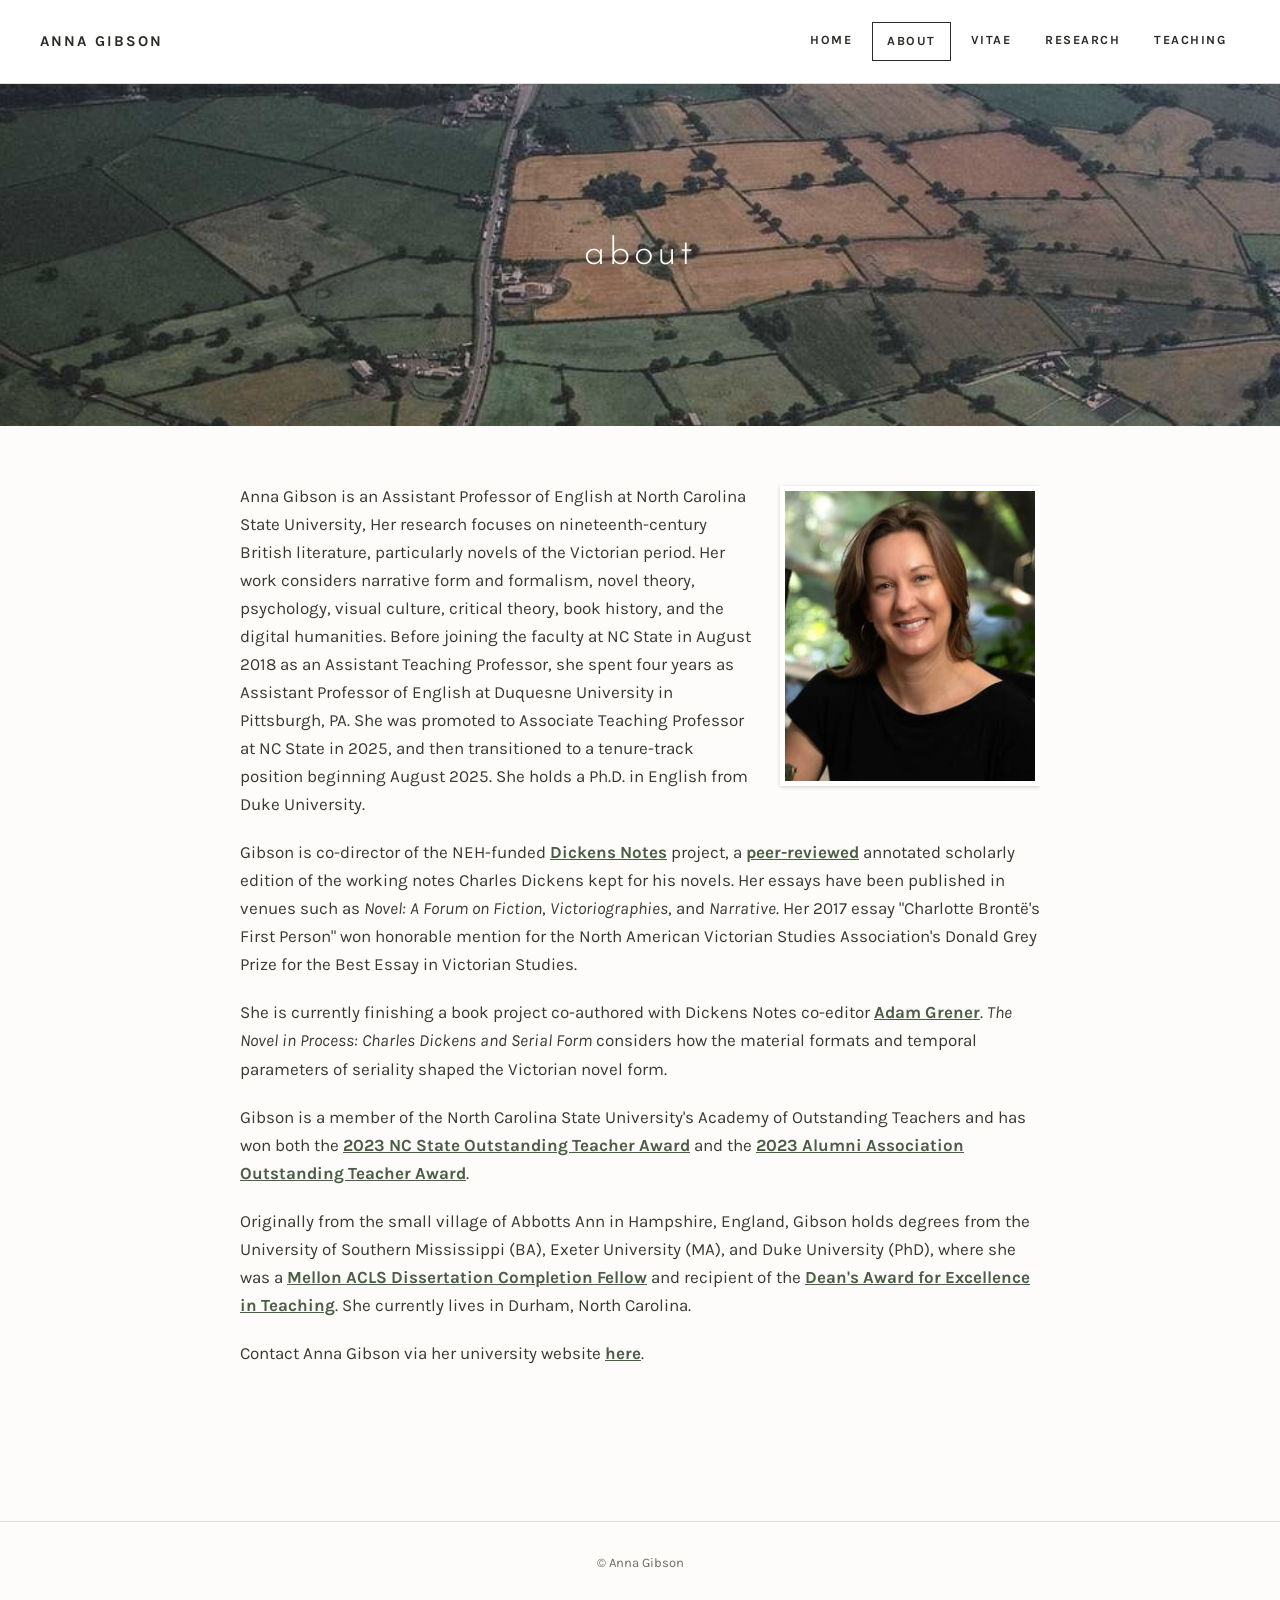
==== about.html @ bf1f87a9 "Add files via upload" ====
<!DOCTYPE html>
<html lang="en">
<head>
<meta charset="UTF-8">
<meta name="viewport" content="width=device-width, initial-scale=1.0">
<title>Anna Gibson | About</title>
<link rel="preconnect" href="https://fonts.googleapis.com">
<link href="https://fonts.googleapis.com/css2?family=EB+Garamond:ital,wght@0,400;0,500;1,400&family=Josefin+Sans:wght@300;400&family=Karla:wght@400;500;700&display=swap" rel="stylesheet">
<link rel="stylesheet" href="style.css">
</head>
<body>

<nav>
  <a class="site-name" href="index.html">ANNA GIBSON</a>
  <div class="nav-links">
    <a href="index.html">Home</a><a class="current" href="about.html">About</a><a href="vitae.html">Vitae</a><a href="research.html">Research</a><a href="teaching.html">Teaching</a>
  </div>
</nav>
<div class="banner tall-scroll-mid" style="background-image:url('images/about-banner.jpg')">
  <div class="banner-text"><h2>about</h2></div>
</div>
<div class="content">
  <div class="float-block right">
    <img class="headshot" src="images/headshot.jpg" alt="Anna Gibson" style="width:260px;height:300px;object-fit:cover;">
    <p>Anna Gibson is an Assistant Professor of English at North Carolina State University, Her research focuses on nineteenth-century British literature, particularly novels of the Victorian period. Her work considers narrative form and formalism, novel theory, psychology, visual culture, critical theory, book history, and the digital humanities. Before joining the faculty at NC State in August 2018 as an Assistant Teaching Professor, she spent four years as Assistant Professor of English at Duquesne University in Pittsburgh, PA. She was promoted to Associate Teaching Professor at NC State in 2025, and then transitioned to a tenure-track position beginning August 2025. She holds a Ph.D. in English from Duke University.</p>
    <p>Gibson is co-director of the NEH-funded <a href="http://www.dickensnotes.com/">Dickens Notes</a> project, a <a href="https://reviewsindh.pubpub.org/pub/digital-dickens-notes/release/2">peer-reviewed</a> annotated scholarly edition of the working notes Charles Dickens kept for his novels. Her essays have been published in venues such as <em>Novel: A Forum on Fiction</em>, <em>Victoriographies</em>, and <em>Narrative</em>. Her 2017 essay "Charlotte Brontë's First Person" won honorable mention for the North American Victorian Studies Association's Donald Grey Prize for the Best Essay in Victorian Studies.</p>
    <p>She is currently finishing a book project co-authored with Dickens Notes co-editor <a href="https://people.wgtn.ac.nz/adam.grener">Adam Grener</a>. <em>The Novel in Process: Charles Dickens and Serial Form</em> considers how the material formats and temporal parameters of seriality shaped the Victorian novel form.</p>
    <p>Gibson is a member of the North Carolina State University's Academy of Outstanding Teachers and has won both the <a href="https://provost.ncsu.edu/news/2023/04/2022-23-university-teaching-awards-announced/">2023 NC State Outstanding Teacher Award</a> and the <a href="https://alumni.ncsu.edu/about/awards/">2023 Alumni Association Outstanding Teacher Award</a>.</p>
    <p>Originally from the small village of Abbotts Ann in Hampshire, England, Gibson holds degrees from the University of Southern Mississippi (BA), Exeter University (MA), and Duke University (PhD), where she was a <a href="https://www.acls.org/fellow-grantees/anna-marie-gibson/">Mellon ACLS Dissertation Completion Fellow</a> and recipient of the <a href="https://gradschool.duke.edu/about/news/2013-dean%E2%80%99s-award-anna-gibson">Dean's Award for Excellence in Teaching</a>. She currently lives in Durham, North Carolina.</p>
    <p>Contact Anna Gibson via her university website <a href="https://chass.ncsu.edu/people/amknowl3/">here</a>.</p>
  </div>
</div>

<footer>© Anna Gibson</footer>
</body>
</html>
---- style.css ----
:root {
    --ink: #2b2b28;
    --paper: #fdfcfa;
    --hairline: #e2ded6;
    --accent: #4b5d46;
    --muted: #6d6a63;
  }
  * { box-sizing: border-box; }
  html { scroll-behavior: smooth; }
  body {
    margin: 0;
    font-family: 'Karla', sans-serif;
    color: var(--ink);
    background: var(--paper);
    font-size: 17px;
    line-height: 1.65;
  }
  h1, h2, h3, .display {
    font-family: 'EB Garamond', serif;
    font-weight: 500;
    letter-spacing: 0.02em;
  }

  /* ---- Nav ---- */
  nav {
    display: flex; justify-content: space-between; align-items: center;
    padding: 22px 40px;
    background: #fff;
    border-bottom: 1px solid var(--hairline);
    position: sticky; top: 0; z-index: 20;
  }
  .site-name {
    font-family: 'Karla', sans-serif;
    font-weight: 700;
    letter-spacing: 0.14em;
    font-size: 15px;
    color: var(--ink);
    text-decoration: none;
  }
  .nav-links { display: flex; gap: 6px; }
  .nav-links a {
    font-family: 'Karla', sans-serif;
    font-size: 12.5px;
    letter-spacing: 0.12em;
    text-transform: uppercase;
    text-decoration: none;
    color: var(--ink);
    padding: 8px 14px;
    font-weight: 700;
  }
  .nav-links a.current { border: 1px solid var(--ink); }

  /* ---- Fixed banner ---- */
  .banner {
    position: relative;
    height: 30vh;
    min-height: 240px;
    background-attachment: fixed;
    background-position: center;
    background-size: cover;
    display: flex; align-items: center; justify-content: center;
    text-align: center;
  }
  .banner.small { height: 28vh; min-height: 260px; }
  .banner.medium { height: 34vh; min-height: 300px; }
  .banner.no-crop {
    background-size: contain;
    background-repeat: no-repeat;
    background-color: #fdfcfa;
    background-attachment: scroll;
  }
  .banner.tall-scroll {
    height: 42vh;
    min-height: 380px;
    background-attachment: scroll;
  }
  .banner.tall-scroll-mid {
    height: 38vh;
    min-height: 320px;
    background-attachment: scroll;
  }
  .banner::after {
    content: ""; position: absolute; inset: 0;
    background: rgba(20,20,18,0.18);
  }
  .banner-text {
    position: relative; z-index: 2; color: #fdfcfa;
  }
  .banner-text h1 {
    font-family: 'Josefin Sans', sans-serif;
    font-size: 46px; margin: 0 0 6px 0; letter-spacing: 0.16em;
    text-transform: uppercase; font-weight: 300; line-height: 1.15;
  }
  .banner-text p {
    font-family: 'Josefin Sans', sans-serif; font-style: normal; font-weight: 300;
    font-size: 17px; letter-spacing: 0.14em; margin: 0; opacity: 0.9;
    text-transform: lowercase; line-height: 1.2;
  }
  .banner-text h2 {
    font-family: 'Josefin Sans', sans-serif;
    font-size: 38px; font-weight: 300; margin: 0;
    font-style: normal; letter-spacing: 0.1em; text-transform: lowercase; line-height: 1.15;
  }

  /* ---- Content ---- */
  .banner.text-top { align-items: flex-start; }
  .banner.text-top .banner-text { padding-top: 55px; }
  .banner.text-bottom { align-items: flex-end; }
  .banner.text-bottom .banner-text { padding-bottom: 105px; }

  .content { max-width: 880px; margin: 0 auto; padding: 56px 40px 90px; }
  .rule { border: none; border-top: 1px solid var(--hairline); margin: 0 0 40px; }
  .content p { margin: 0 0 20px; color: #3a3833; }
  .content a { color: var(--accent); font-weight: 700; }

  .two-col { display: flex; gap: 44px; align-items: flex-start; }
  .two-col .text { flex: 1; }
  .two-col img.headshot {
    width: 220px; border: 6px solid #fff; box-shadow: 0 1px 3px rgba(0,0,0,0.15);
  }

  .inset-row {
    display: flex; gap: 28px; align-items: flex-start; margin-bottom: 36px;
  }
  .inset-row img {
    width: 190px; flex-shrink: 0; border: 5px solid #fff; box-shadow: 0 1px 4px rgba(0,0,0,0.18);
  }
  .inset-row .text h3 { margin: 0 0 8px; font-size: 22px; }
  .inset-row.reverse { flex-direction: row-reverse; }

  .float-block { overflow: hidden; margin-bottom: 44px; }
  .float-block::after { content: ""; display: block; clear: both; }
  .float-block img {
    width: 260px; float: left; margin: 4px 28px 16px 0;
    border: 5px solid #fff; box-shadow: 0 1px 4px rgba(0,0,0,0.18);
  }
  .float-block.right img { float: right; margin: 4px 0 16px 28px; }
  .float-block h3 { margin: 0 0 10px; font-size: 22px; }

  /* ---- Research quick links ---- */
  .quicklinks { display: flex; gap: 14px; flex-wrap: wrap; justify-content: center; margin: 32px 0 10px; }
  .quicklinks a {
    border: 1px solid var(--ink); padding: 10px 20px; text-decoration: none;
    color: var(--ink); font-size: 12.5px; letter-spacing: 0.1em; text-transform: uppercase;
    font-weight: 700;
  }
  .quicklinks a:hover { background: var(--ink); color: #fff; }

  .section-heading {
    font-size: 28px; margin: 0 0 6px; font-style: italic; font-weight: 400;
  }

  /* ---- Article list ---- */
  .pub-item { border-bottom: 1px solid var(--hairline); }
  .pub-toggle {
    width: 100%; text-align: left; background: none; border: none; cursor: pointer;
    display: flex; justify-content: space-between; align-items: center;
    padding: 18px 4px; font-family: 'Karla', sans-serif; font-size: 17px;
  }
  .pub-toggle .pub-info { text-align: left; }
  .pub-toggle .cite { font-weight: 700; color: var(--ink); display: block; font-size: 17px; }
  .pub-toggle .venue { font-style: italic; color: var(--muted); display: block; margin-top: 4px; font-size: 15.5px; }
  .pub-toggle .plus { font-size: 20px; color: var(--muted); transition: transform 0.2s ease; flex-shrink: 0; margin-left: 20px; }
  .pub-item.open .plus { transform: rotate(45deg); }
  .pub-desc {
    max-height: 0; overflow: hidden; transition: max-height 0.28s ease;
    color: var(--muted); font-size: 15.5px;
  }
  .pub-item.open .pub-desc { max-height: 400px; }
  .pub-desc-inner { padding: 0 4px 20px; }

  /* ---- Accordion ---- */
  .course-list { margin-top: 10px; }
  .course-item { border-bottom: 1px solid var(--hairline); }
  .course-toggle {
    width: 100%; text-align: left; background: none; border: none;
    padding: 18px 4px; font-family: 'Karla', sans-serif; font-size: 17px;
    font-weight: 700; color: var(--ink); cursor: pointer;
    display: flex; justify-content: space-between; align-items: center;
  }
  .course-toggle .num { color: var(--accent); margin-right: 10px; font-family: 'EB Garamond', serif; font-style: italic; }
  .course-toggle .plus { font-size: 20px; color: var(--muted); transition: transform 0.2s ease; }
  .course-item.open .plus { transform: rotate(45deg); }
  .course-desc {
    max-height: 0; overflow: hidden; transition: max-height 0.28s ease;
    color: var(--muted); font-size: 15.5px;
  }
  .course-item.open .course-desc { max-height: 240px; }
  .course-desc-inner { padding: 0 4px 20px; }

  .award-list { list-style: none; padding: 0; margin: 0; }
  .award-list li {
    padding: 10px 0; border-bottom: 1px solid var(--hairline); color: #3a3833;
  }
  .award-list li .year { color: var(--muted); font-family: 'EB Garamond', serif; font-style: italic; margin-right: 10px; }

  .talk-entry { padding: 14px 4px; border-bottom: 1px solid var(--hairline); }
  .talk-entry .cite { font-weight: 700; color: var(--ink); display: block; }
  .talk-entry .venue { font-style: italic; color: var(--muted); display: block; margin-top: 4px; font-size: 15.5px; }
  .review-entry { padding: 14px 4px; border-bottom: 1px solid var(--hairline); }
  .review-entry .cite { font-weight: 700; color: var(--ink); display: block; }
  .review-entry .venue { font-style: italic; color: var(--muted); display: block; margin-top: 4px; font-size: 15.5px; }
  .content p.subhead {
    font-family: 'Karla', sans-serif; font-weight: 700; font-size: 16px;
    letter-spacing: 0.08em; text-transform: uppercase; color: var(--ink);
    margin: 56px 0 14px; padding-top: 0; border-top: none;
  }
  .content p.subhead.first { margin-top: 28px; }

  footer {
    text-align: center; padding: 30px; color: var(--muted); font-size: 13px;
    border-top: 1px solid var(--hairline);
  }

  @media (max-width: 700px) {
    .banner { background-attachment: scroll; }
    nav { flex-direction: column; gap: 14px; padding: 18px 20px; }
    .two-col, .inset-row { flex-direction: column; }
    .inset-row.reverse { flex-direction: column; }
    .inset-row img, .two-col img.headshot { width: 140px; }
    .banner-text h1 { font-size: 30px; }
  }
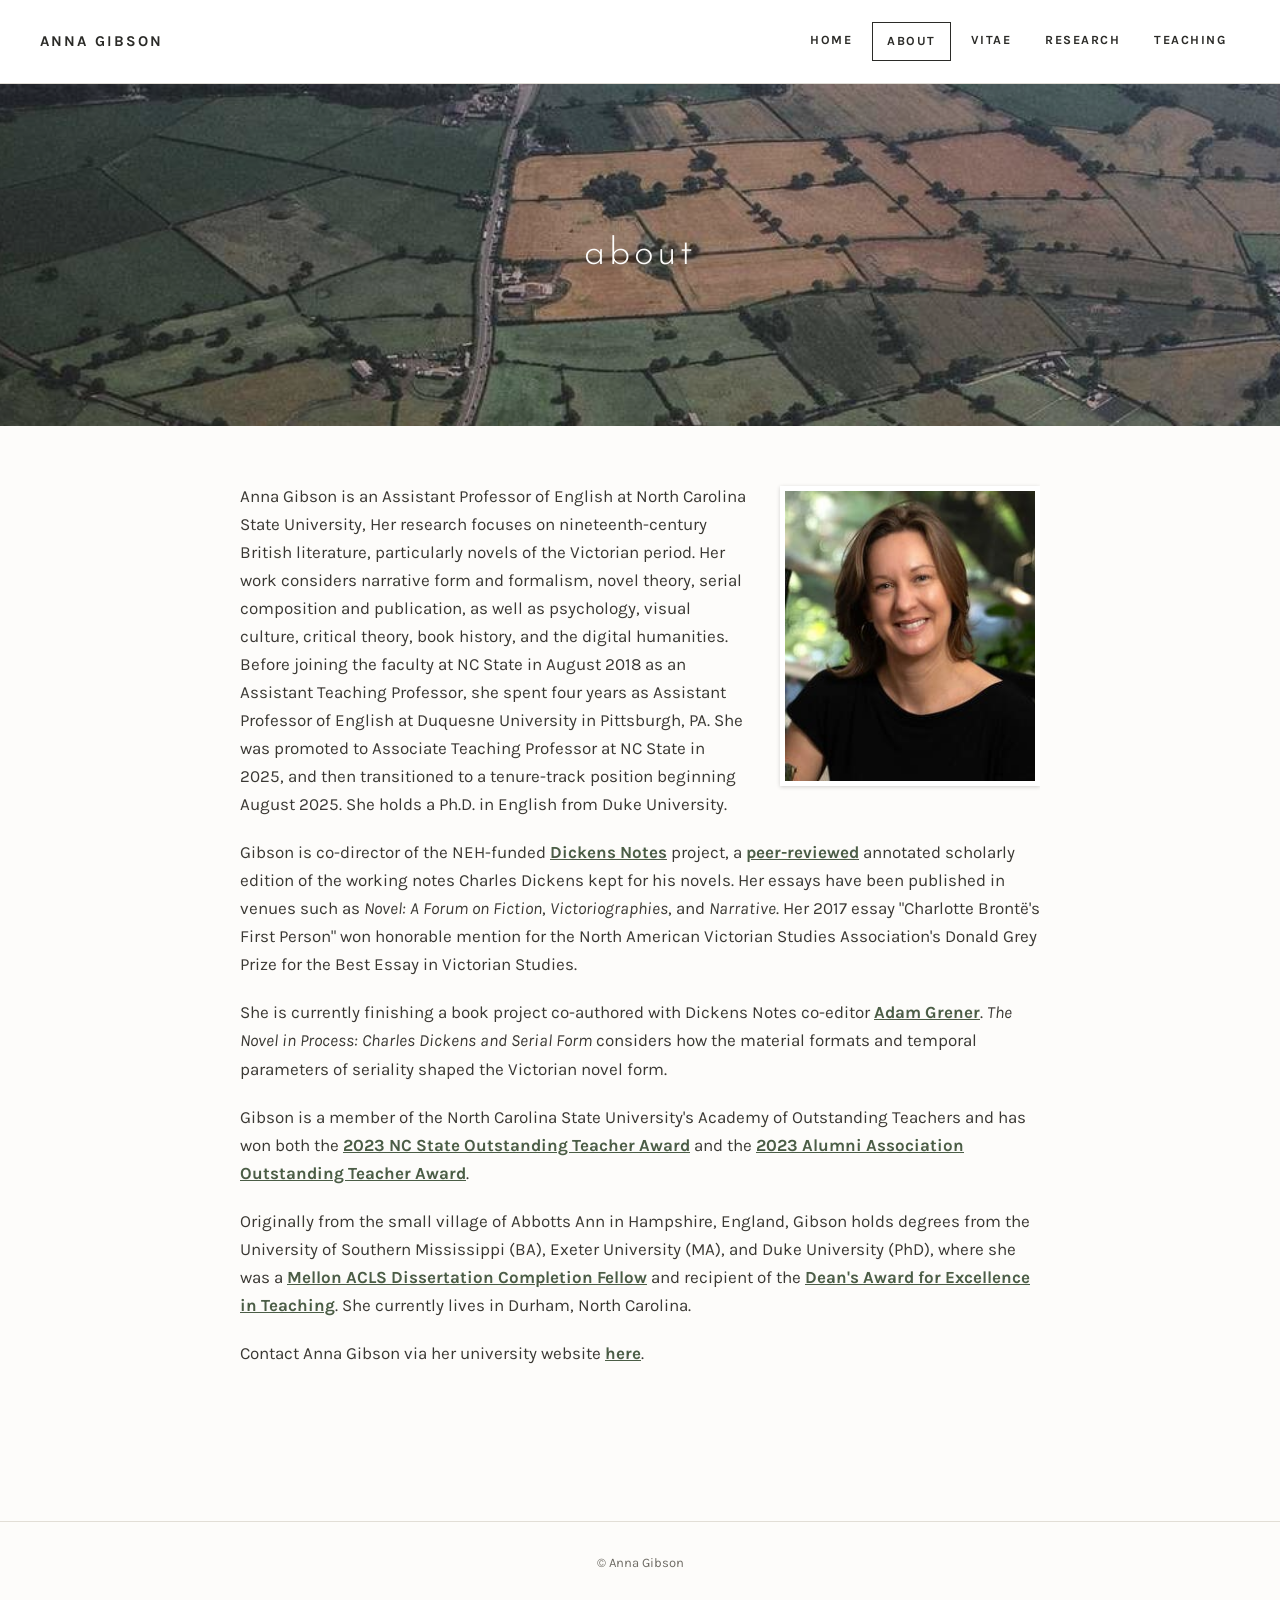
==== commit 75379506: "edits to bio" ====
--- a/about.html
+++ b/about.html
@@ -22,8 +22,8 @@
 <div class="content">
   <div class="float-block right">
     <img class="headshot" src="images/headshot.jpg" alt="Anna Gibson" style="width:260px;height:300px;object-fit:cover;">
-    <p>Anna Gibson is an Assistant Professor of English at North Carolina State University, Her research focuses on nineteenth-century British literature, particularly novels of the Victorian period. Her work considers narrative form and formalism, novel theory, psychology, visual culture, critical theory, book history, and the digital humanities. Before joining the faculty at NC State in August 2018 as an Assistant Teaching Professor, she spent four years as Assistant Professor of English at Duquesne University in Pittsburgh, PA. She was promoted to Associate Teaching Professor at NC State in 2025, and then transitioned to a tenure-track position beginning August 2025. She holds a Ph.D. in English from Duke University.</p>
-    <p>Gibson is co-director of the NEH-funded <a href="http://www.dickensnotes.com/">Dickens Notes</a> project, a <a href="https://reviewsindh.pubpub.org/pub/digital-dickens-notes/release/2">peer-reviewed</a> annotated scholarly edition of the working notes Charles Dickens kept for his novels. Her essays have been published in venues such as <em>Novel: A Forum on Fiction</em>, <em>Victoriographies</em>, and <em>Narrative</em>. Her 2017 essay "Charlotte Brontë's First Person" won honorable mention for the North American Victorian Studies Association's Donald Grey Prize for the Best Essay in Victorian Studies.</p>
+    <p>Anna Gibson is an Assistant Professor of English at North Carolina State University, Her research focuses on nineteenth-century British literature, particularly novels of the Victorian period. Her work considers narrative form and formalism, novel theory, serial composition and publication, as well as psychology, visual culture, critical theory, book history, and the digital humanities. Before joining the faculty at NC State in August 2018 as an Assistant Teaching Professor, she spent four years as Assistant Professor of English at Duquesne University in Pittsburgh, PA. She was promoted to Associate Teaching Professor at NC State in 2025, and then transitioned to a tenure-track position beginning August 2025. She holds a Ph.D. in English from Duke University.</p>
+    <p>Gibson is co-director of the NEH-funded <a href="http://www.dickensnotes.org/">Dickens Notes</a> project, a <a href="https://reviewsindh.pubpub.org/pub/digital-dickens-notes/release/2">peer-reviewed</a> annotated scholarly edition of the working notes Charles Dickens kept for his novels. Her essays have been published in venues such as <em>Novel: A Forum on Fiction</em>, <em>Victoriographies</em>, and <em>Narrative</em>. Her 2017 essay "Charlotte Brontë's First Person" won honorable mention for the North American Victorian Studies Association's Donald Grey Prize for the Best Essay in Victorian Studies.</p>
     <p>She is currently finishing a book project co-authored with Dickens Notes co-editor <a href="https://people.wgtn.ac.nz/adam.grener">Adam Grener</a>. <em>The Novel in Process: Charles Dickens and Serial Form</em> considers how the material formats and temporal parameters of seriality shaped the Victorian novel form.</p>
     <p>Gibson is a member of the North Carolina State University's Academy of Outstanding Teachers and has won both the <a href="https://provost.ncsu.edu/news/2023/04/2022-23-university-teaching-awards-announced/">2023 NC State Outstanding Teacher Award</a> and the <a href="https://alumni.ncsu.edu/about/awards/">2023 Alumni Association Outstanding Teacher Award</a>.</p>
     <p>Originally from the small village of Abbotts Ann in Hampshire, England, Gibson holds degrees from the University of Southern Mississippi (BA), Exeter University (MA), and Duke University (PhD), where she was a <a href="https://www.acls.org/fellow-grantees/anna-marie-gibson/">Mellon ACLS Dissertation Completion Fellow</a> and recipient of the <a href="https://gradschool.duke.edu/about/news/2013-dean%E2%80%99s-award-anna-gibson">Dean's Award for Excellence in Teaching</a>. She currently lives in Durham, North Carolina.</p>
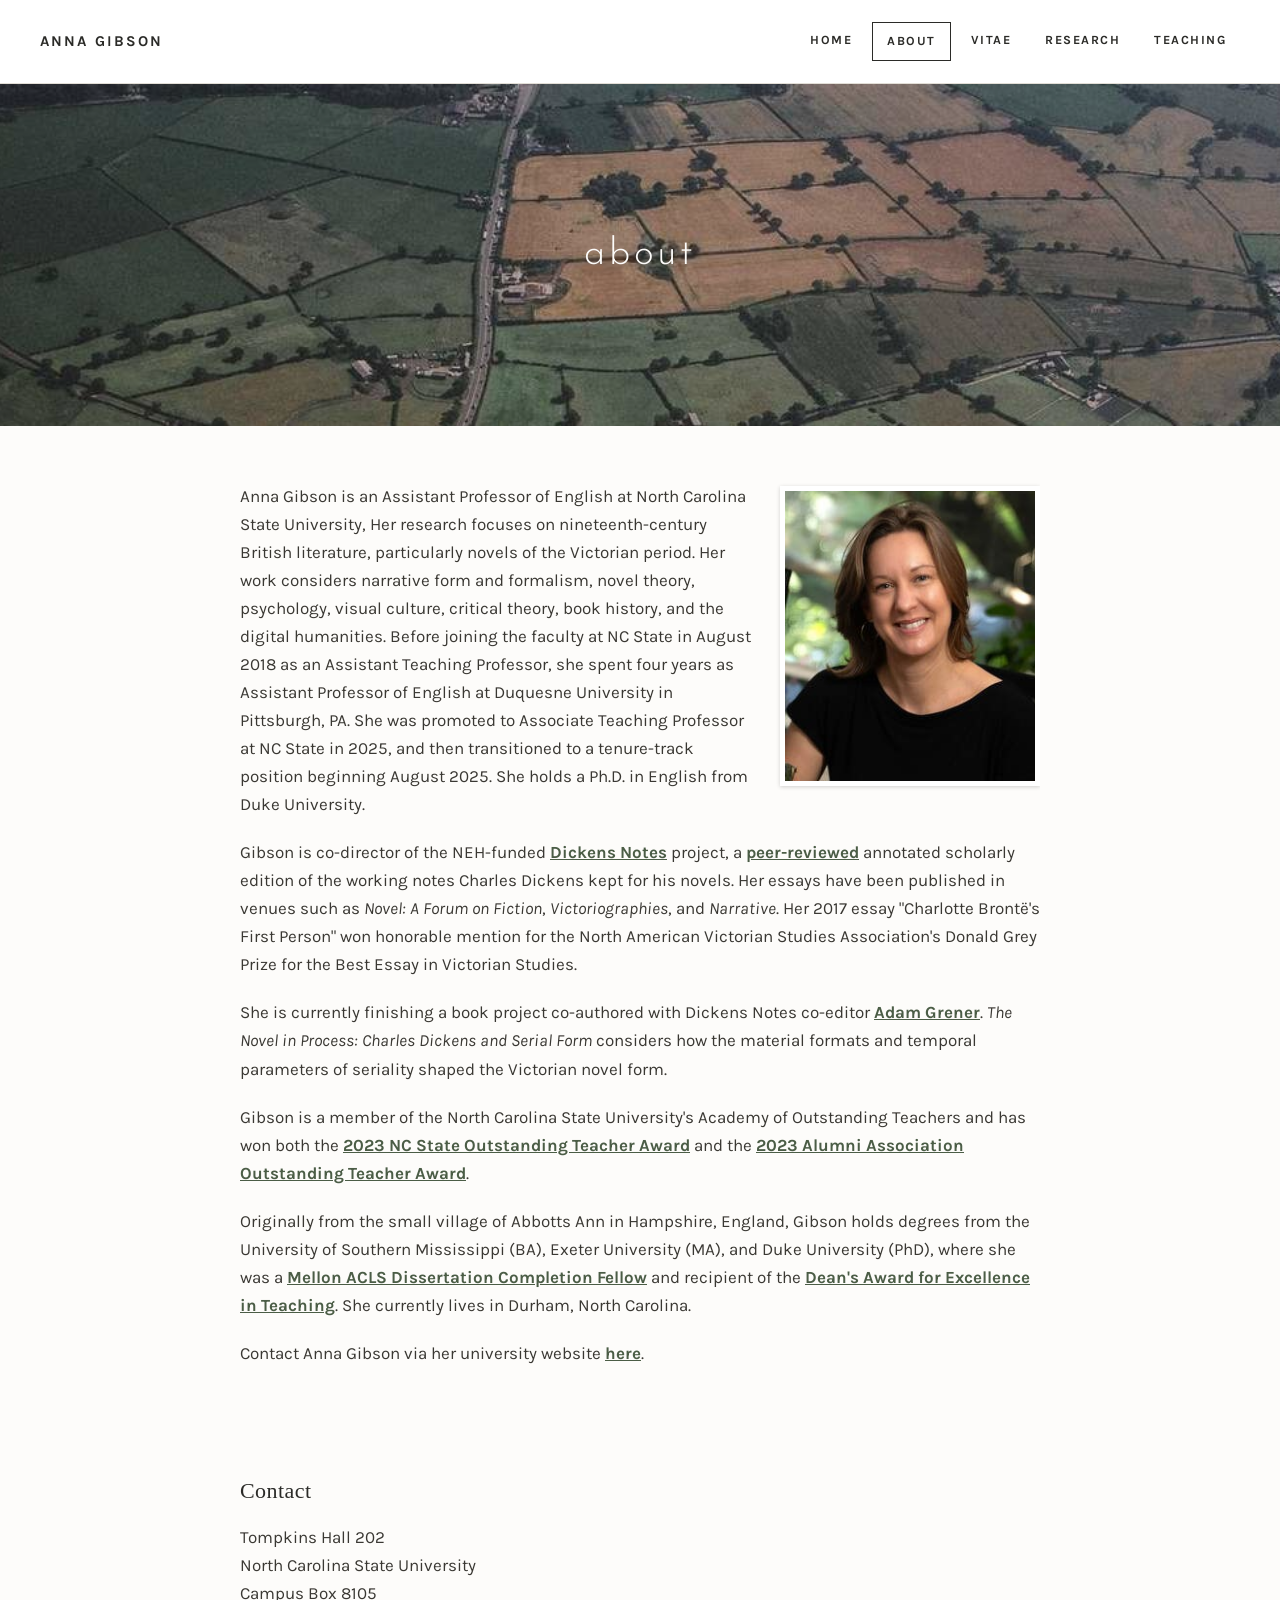
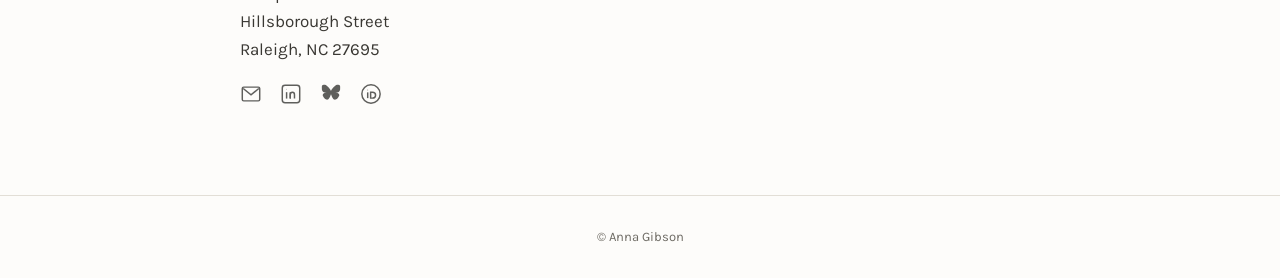
==== commit 28941e6e: "Add files via upload" ====
--- a/about.html
+++ b/about.html
@@ -22,12 +22,36 @@
 <div class="content">
   <div class="float-block right">
     <img class="headshot" src="images/headshot.jpg" alt="Anna Gibson" style="width:260px;height:300px;object-fit:cover;">
-    <p>Anna Gibson is an Assistant Professor of English at North Carolina State University, Her research focuses on nineteenth-century British literature, particularly novels of the Victorian period. Her work considers narrative form and formalism, novel theory, serial composition and publication, as well as psychology, visual culture, critical theory, book history, and the digital humanities. Before joining the faculty at NC State in August 2018 as an Assistant Teaching Professor, she spent four years as Assistant Professor of English at Duquesne University in Pittsburgh, PA. She was promoted to Associate Teaching Professor at NC State in 2025, and then transitioned to a tenure-track position beginning August 2025. She holds a Ph.D. in English from Duke University.</p>
-    <p>Gibson is co-director of the NEH-funded <a href="http://www.dickensnotes.org/">Dickens Notes</a> project, a <a href="https://reviewsindh.pubpub.org/pub/digital-dickens-notes/release/2">peer-reviewed</a> annotated scholarly edition of the working notes Charles Dickens kept for his novels. Her essays have been published in venues such as <em>Novel: A Forum on Fiction</em>, <em>Victoriographies</em>, and <em>Narrative</em>. Her 2017 essay "Charlotte Brontë's First Person" won honorable mention for the North American Victorian Studies Association's Donald Grey Prize for the Best Essay in Victorian Studies.</p>
+    <p>Anna Gibson is an Assistant Professor of English at North Carolina State University, Her research focuses on nineteenth-century British literature, particularly novels of the Victorian period. Her work considers narrative form and formalism, novel theory, psychology, visual culture, critical theory, book history, and the digital humanities. Before joining the faculty at NC State in August 2018 as an Assistant Teaching Professor, she spent four years as Assistant Professor of English at Duquesne University in Pittsburgh, PA. She was promoted to Associate Teaching Professor at NC State in 2025, and then transitioned to a tenure-track position beginning August 2025. She holds a Ph.D. in English from Duke University.</p>
+    <p>Gibson is co-director of the NEH-funded <a href="http://www.dickensnotes.com/">Dickens Notes</a> project, a <a href="https://reviewsindh.pubpub.org/pub/digital-dickens-notes/release/2">peer-reviewed</a> annotated scholarly edition of the working notes Charles Dickens kept for his novels. Her essays have been published in venues such as <em>Novel: A Forum on Fiction</em>, <em>Victoriographies</em>, and <em>Narrative</em>. Her 2017 essay "Charlotte Brontë's First Person" won honorable mention for the North American Victorian Studies Association's Donald Grey Prize for the Best Essay in Victorian Studies.</p>
     <p>She is currently finishing a book project co-authored with Dickens Notes co-editor <a href="https://people.wgtn.ac.nz/adam.grener">Adam Grener</a>. <em>The Novel in Process: Charles Dickens and Serial Form</em> considers how the material formats and temporal parameters of seriality shaped the Victorian novel form.</p>
     <p>Gibson is a member of the North Carolina State University's Academy of Outstanding Teachers and has won both the <a href="https://provost.ncsu.edu/news/2023/04/2022-23-university-teaching-awards-announced/">2023 NC State Outstanding Teacher Award</a> and the <a href="https://alumni.ncsu.edu/about/awards/">2023 Alumni Association Outstanding Teacher Award</a>.</p>
     <p>Originally from the small village of Abbotts Ann in Hampshire, England, Gibson holds degrees from the University of Southern Mississippi (BA), Exeter University (MA), and Duke University (PhD), where she was a <a href="https://www.acls.org/fellow-grantees/anna-marie-gibson/">Mellon ACLS Dissertation Completion Fellow</a> and recipient of the <a href="https://gradschool.duke.edu/about/news/2013-dean%E2%80%99s-award-anna-gibson">Dean's Award for Excellence in Teaching</a>. She currently lives in Durham, North Carolina.</p>
     <p>Contact Anna Gibson via her university website <a href="https://chass.ncsu.edu/people/amknowl3/">here</a>.</p>
+  </div>
+
+  <div style="clear:both; padding-top:20px;">
+    <h3 style="font-size:22px; margin-bottom:14px;">Contact</h3>
+    <p style="margin-bottom:6px;">Tompkins Hall 202<br>
+    North Carolina State University<br>
+    Campus Box 8105<br>
+    Hillsborough Street<br>
+    Raleigh, NC 27695</p>
+
+    <div class="social-icons">
+      <a href="mailto:annagibson@ncsu.edu" aria-label="Email" title="Email">
+        <svg viewBox="0 0 24 24" fill="none" stroke="currentColor" stroke-width="1.6"><rect x="2.5" y="4.5" width="19" height="15" rx="1.5"/><path d="M3.5 6l8.5 7 8.5-7"/></svg>
+      </a>
+      <a href="https://www.linkedin.com/in/annamgibson" aria-label="LinkedIn" title="LinkedIn">
+        <svg viewBox="0 0 24 24" fill="none" stroke="currentColor" stroke-width="1.6"><rect x="2.5" y="2.5" width="19" height="19" rx="3"/><line x1="7.2" y1="10" x2="7.2" y2="17"/><circle cx="7.2" cy="6.8" r="0.4" fill="currentColor" stroke="none"/><path d="M11.2 17v-4.2c0-1.6 1-2.6 2.4-2.6s2.2 1 2.2 2.6V17"/><line x1="11.2" y1="10" x2="11.2" y2="17"/></svg>
+      </a>
+      <a href="https://bsky.app/profile/did:plc:rb64u4ueg4kih6pc2luitpo5" aria-label="Bluesky" title="Bluesky">
+        <svg viewBox="0 0 24 24" fill="currentColor" stroke="none"><path d="M12 8.6c-1.1-2.1-4-6-6.6-6.6C3 1.3 2 2.4 2 4c0 .3.1 3 .1 3.4.4 2.6 2.9 3.3 5.2 3-3.4.5-6.4 1.9-2.5 6.2 4.3 4.3 6-1.2 7.2-4.4 1.2 3.2 2.9 8.7 7.2 4.4 3.9-4.3.9-5.7-2.5-6.2 2.3.3 4.8-.4 5.2-3 .1-.4.1-3.1.1-3.4 0-1.6-1-2.7-3.4-2c-2.6.6-5.5 4.5-6.6 6.6z"/></svg>
+      </a>
+      <a href="https://orcid.org/0000-0003-1148-3039" aria-label="ORCID" title="ORCID">
+        <svg viewBox="0 0 24 24" fill="none" stroke="currentColor" stroke-width="1.6"><circle cx="12" cy="12" r="10"/><circle cx="8.4" cy="7.7" r="0.5" fill="currentColor" stroke="none"/><line x1="8.4" y1="10.2" x2="8.4" y2="16.5"/><path d="M11.6 10.2h1.9c2.1 0 3.5 1.4 3.5 3.15 0 1.75-1.4 3.15-3.5 3.15h-1.9v-6.3z"/></svg>
+      </a>
+    </div>
   </div>
 </div>
 
--- a/style.css
+++ b/style.css
@@ -146,6 +146,11 @@
   }
   .quicklinks a:hover { background: var(--ink); color: #fff; }
 
+  .social-icons { display: flex; gap: 18px; align-items: center; margin-top: 20px; }
+  .social-icons a { color: var(--ink); display: inline-flex; opacity: 0.75; transition: opacity 0.15s ease; }
+  .social-icons a:hover { opacity: 1; }
+  .social-icons svg { width: 22px; height: 22px; }
+
   .section-heading {
     font-size: 28px; margin: 0 0 6px; font-style: italic; font-weight: 400;
   }
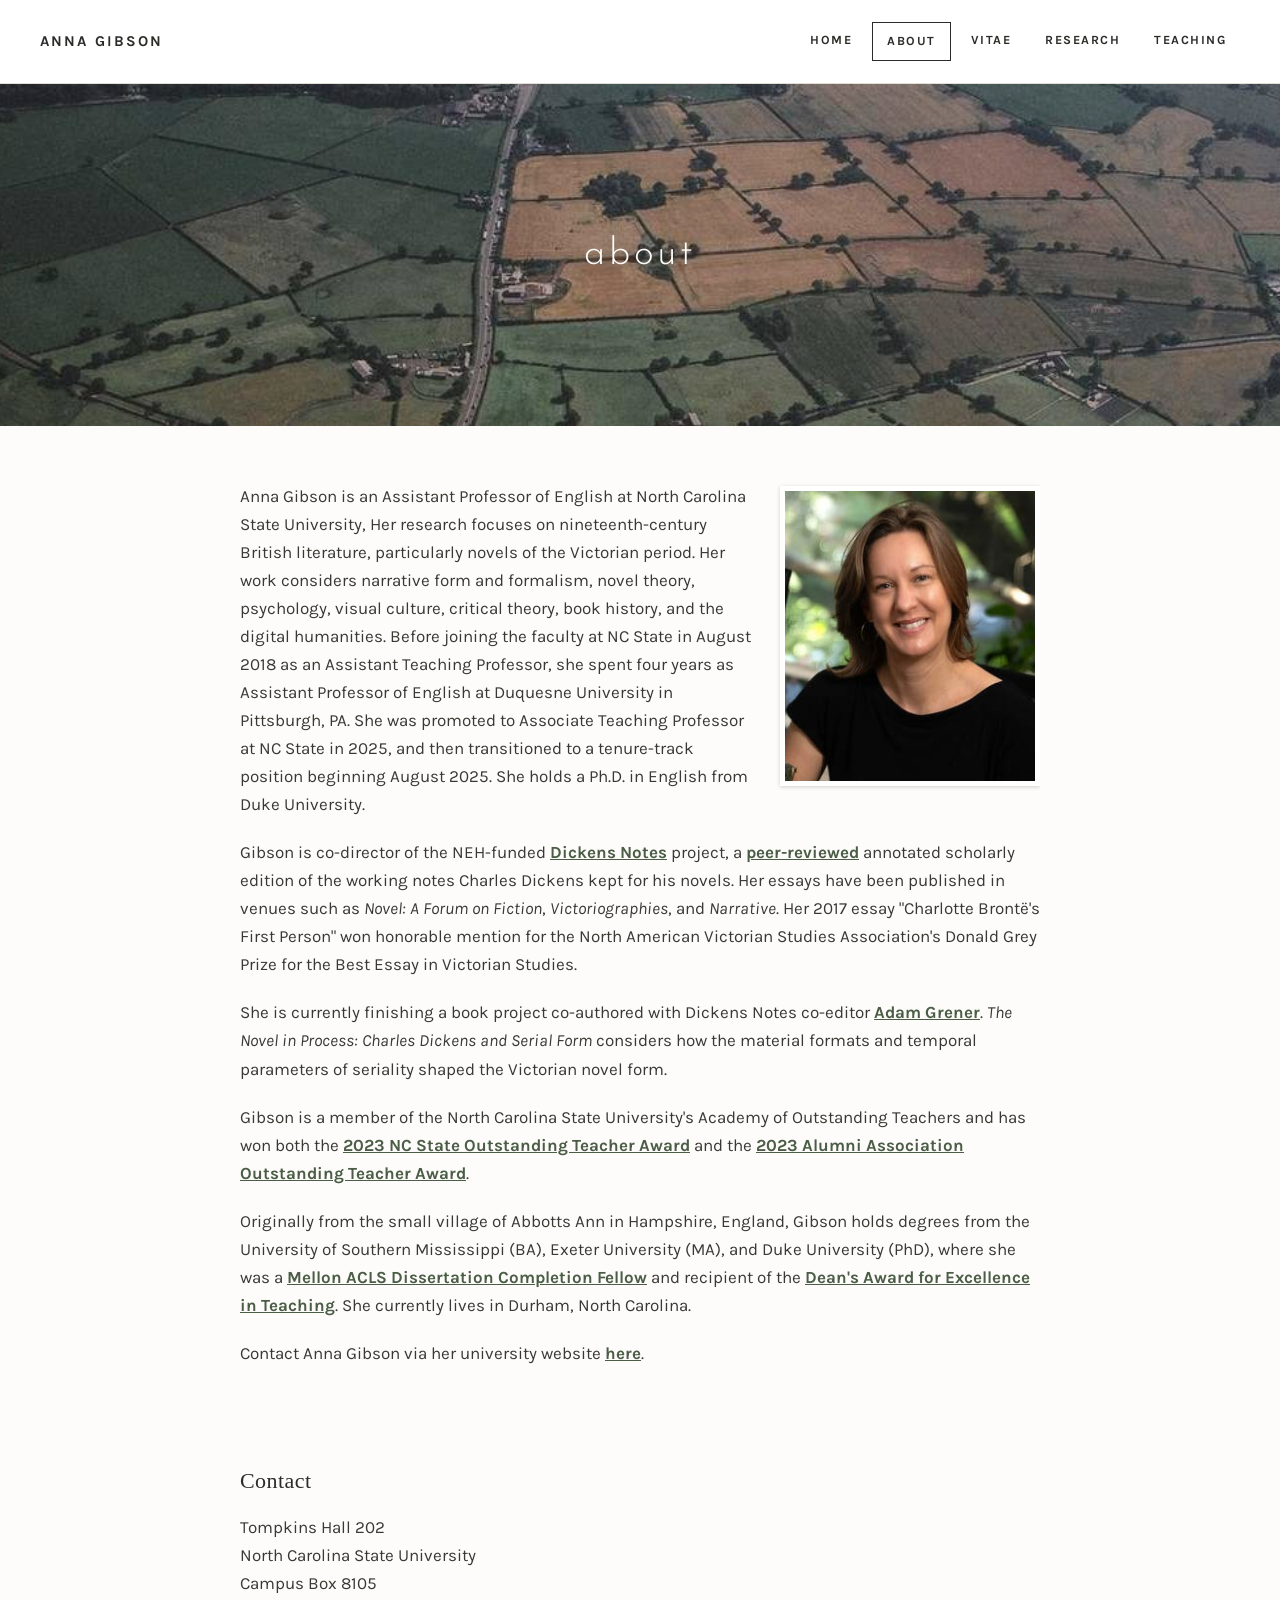
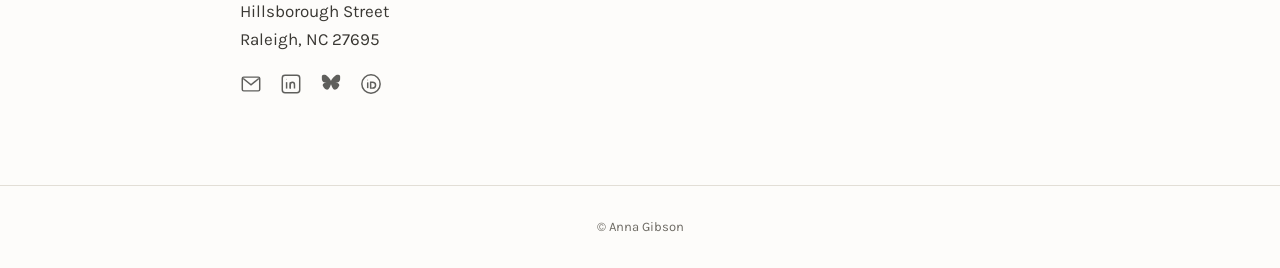
==== commit d5073099: "Modify padding in contact section of about.html Adjusted padding in the contact section of the about" ====
--- a/about.html
+++ b/about.html
@@ -30,7 +30,7 @@
     <p>Contact Anna Gibson via her university website <a href="https://chass.ncsu.edu/people/amknowl3/">here</a>.</p>
   </div>
 
-  <div style="clear:both; padding-top:20px;">
+  <div style="clear:both; padding-top:10px;">
     <h3 style="font-size:22px; margin-bottom:14px;">Contact</h3>
     <p style="margin-bottom:6px;">Tompkins Hall 202<br>
     North Carolina State University<br>
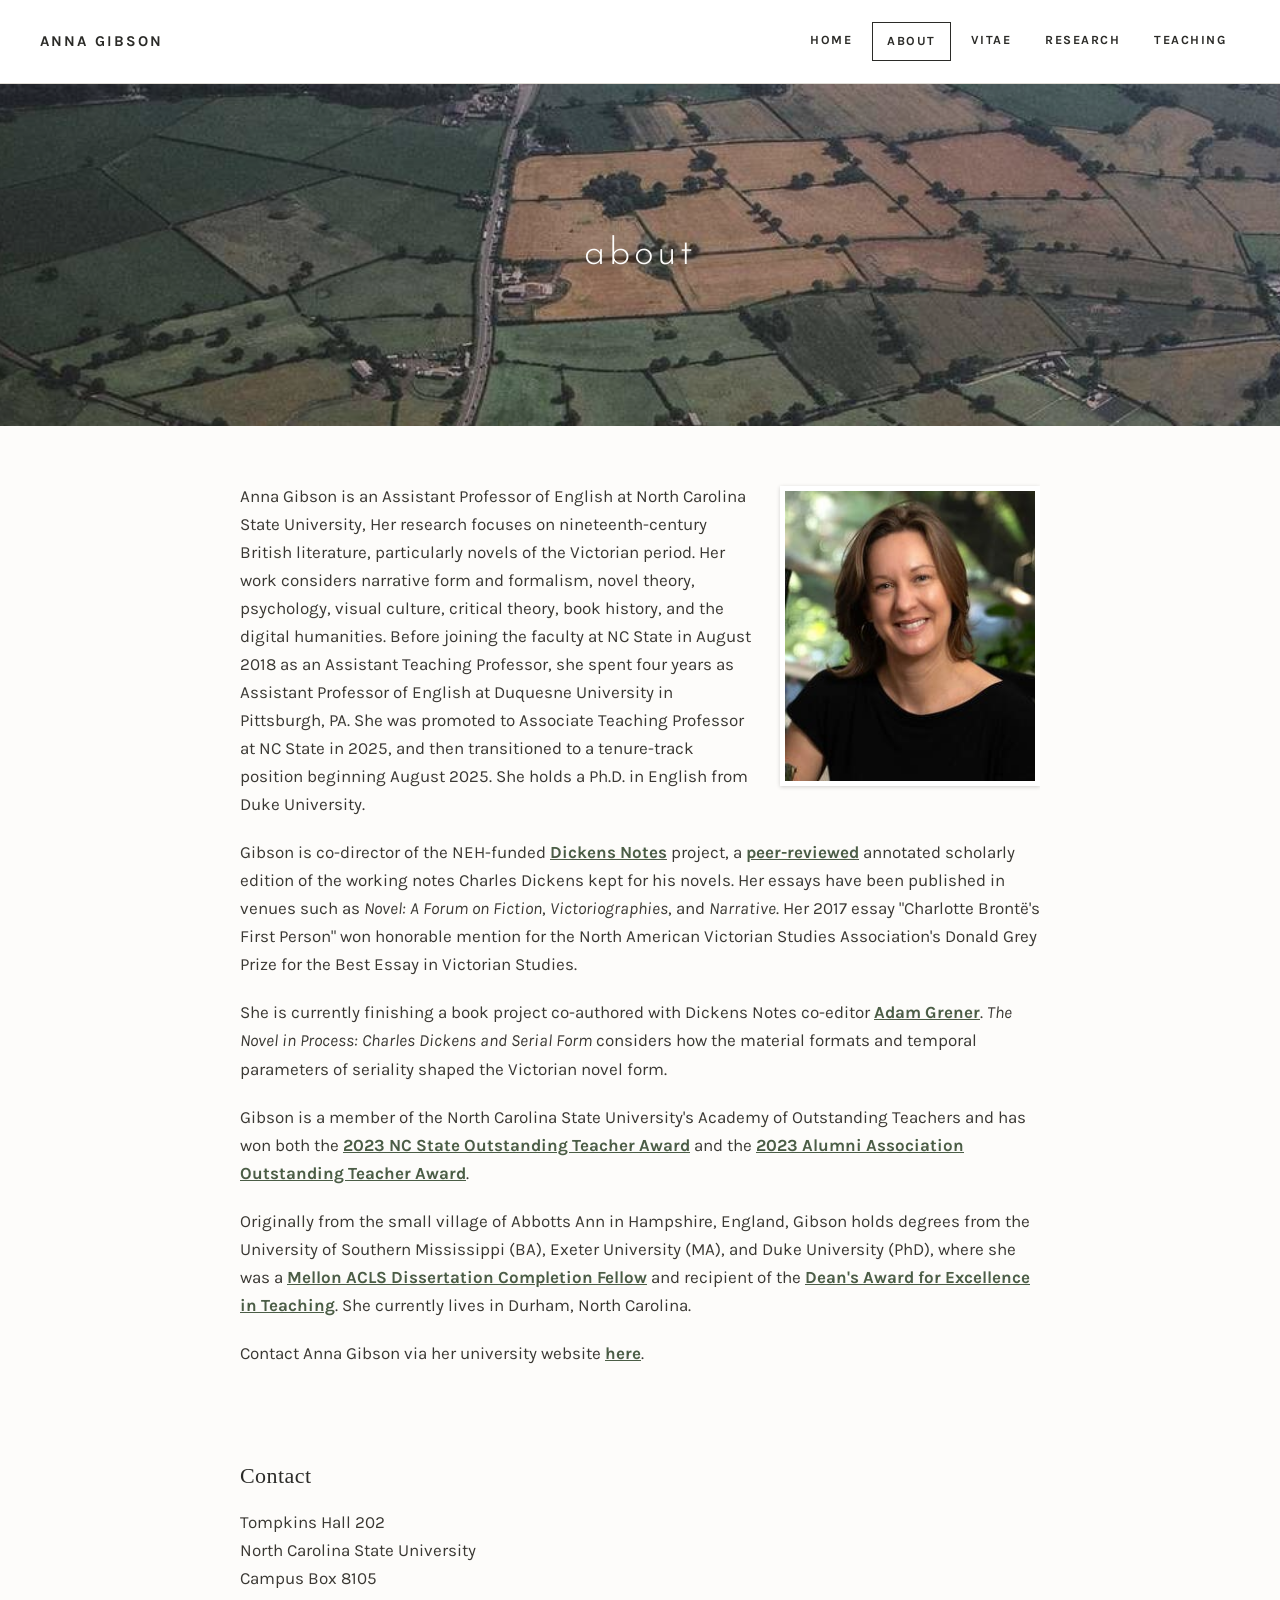
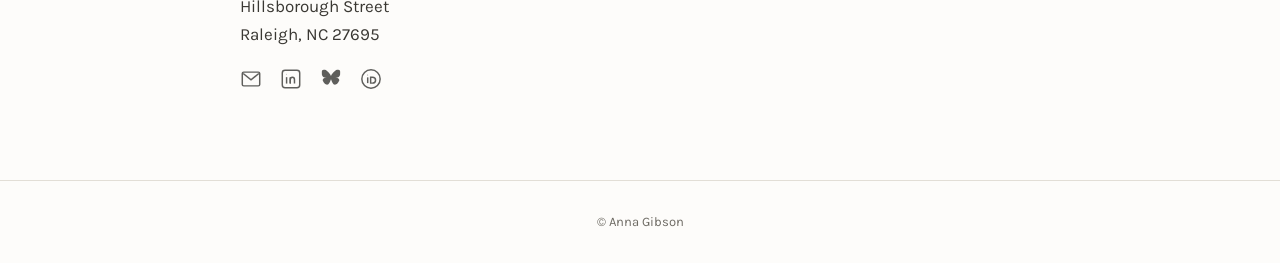
==== commit a200ce77: "Adjust padding in contact section of about.html Updated padding style in the contact section." ====
--- a/about.html
+++ b/about.html
@@ -30,7 +30,7 @@
     <p>Contact Anna Gibson via her university website <a href="https://chass.ncsu.edu/people/amknowl3/">here</a>.</p>
   </div>
 
-  <div style="clear:both; padding-top:10px;">
+  <div style="clear:both; padding-top:5px;">
     <h3 style="font-size:22px; margin-bottom:14px;">Contact</h3>
     <p style="margin-bottom:6px;">Tompkins Hall 202<br>
     North Carolina State University<br>
